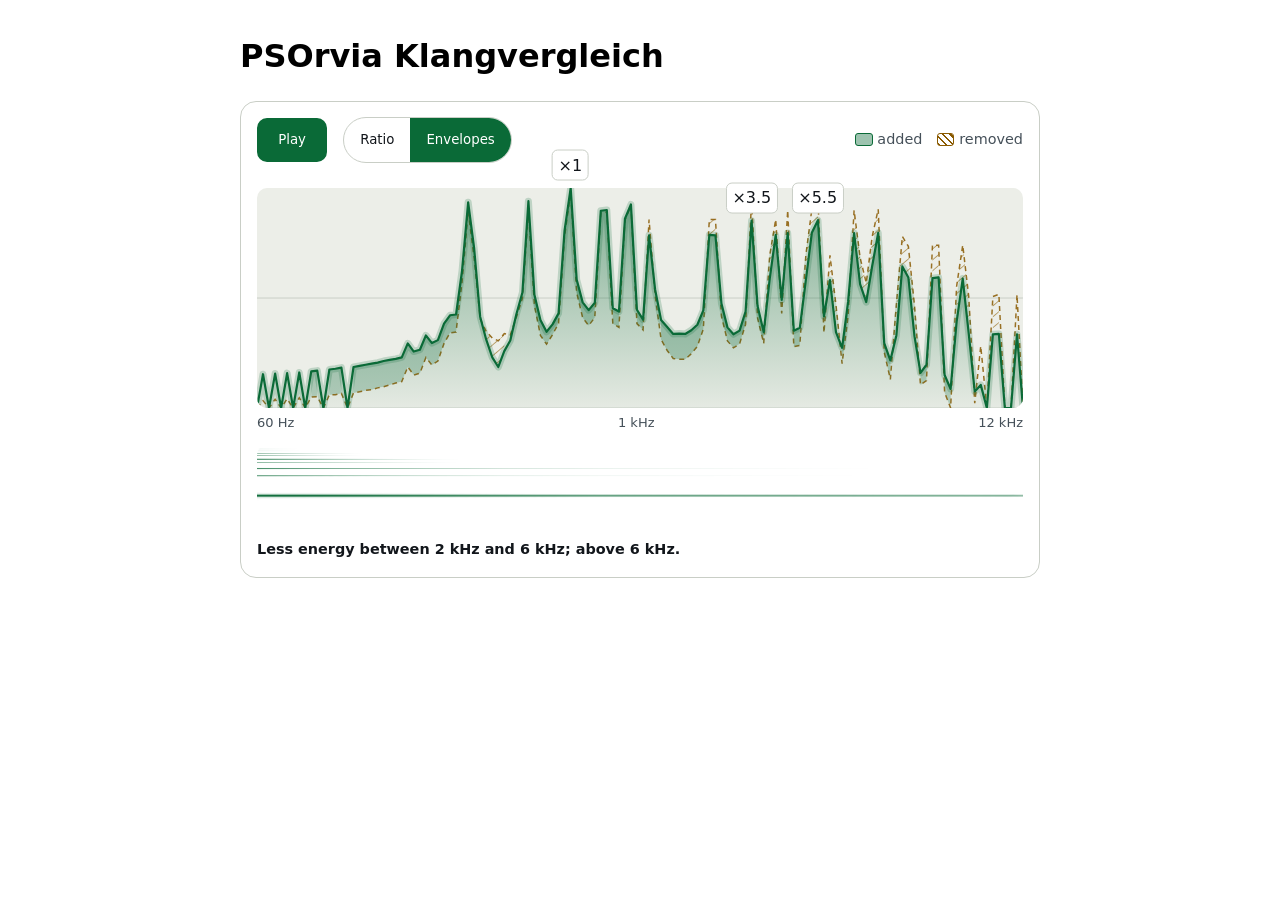
==== demo.html @ 24c69f43 "PSOrvia Klangvergleich 1.0.0: before/after listening and spectrum comparison for your website" ====
<!doctype html>
<html lang="en"><head><meta charset="utf-8"><meta name="viewport" content="width=device-width,initial-scale=1"><title>PSOrvia Klangvergleich – minimal demo</title>
<link rel="stylesheet" href="klangvergleich.css"></head>
<body style="max-width:50rem;margin:2rem auto;padding:0 16px;font:16px/1.5 system-ui,sans-serif">
<h1>PSOrvia Klangvergleich</h1>
<div id="kv"><audio controls src="media/glocke-vorher.m4a"></audio> <audio controls src="media/glocke-nachher.m4a"></audio></div>
<script type="module">
import { create } from './klangvergleich.esm.js';
const data = await (await fetch('media/glocke.json')).json();
create(document.getElementById('kv'), { before: { src: 'media/glocke-vorher.m4a', label: 'Ratio' }, after: { src: 'media/glocke-nachher.m4a', label: 'Envelopes' }, data });
</script></body></html>
---- klangvergleich.css ----
/*! PSOrvia Klangvergleich 1.0.0 | MIT | Petit Souris | PSOrvia · psorvia.io */
.pk{--pk-bg: #ffffff;--pk-bg2: #eceee8;--pk-fg: #12161b;--pk-mut: #455059;--pk-line: #c9cec6;--pk-a: #0a6a37;--pk-on: #ffffff;--pk-b: #8a5a00;--pk-focus: #0a4fc4;box-sizing: border-box;border: 1px solid var(--pk-line);border-radius: 16px;padding: .9rem 1rem 1rem;background: var(--pk-bg);color: var(--pk-fg);font: 16px/1.5 system-ui,sans-serif}@media (prefers-color-scheme: dark){:root:not([data-theme="light"]) .pk{--pk-bg: #12171d;--pk-bg2: #1a2028;--pk-fg: #e9edf0;--pk-mut: #a9b3bb;--pk-line: #333c46;--pk-a: #7dffa8;--pk-on: #04140a;--pk-b: #ffc46b;--pk-focus: #8db4ff}}:root[data-theme="dark"] .pk{--pk-bg: #12171d;--pk-bg2: #1a2028;--pk-fg: #e9edf0;--pk-mut: #a9b3bb;--pk-line: #333c46;--pk-a: #7dffa8;--pk-on: #04140a;--pk-b: #ffc46b;--pk-focus: #8db4ff}.pk *,.pk *::before,.pk *::after{box-sizing: border-box}.pk__head{display: flex;flex-wrap: wrap;align-items: center;gap: .5rem 1rem;margin-bottom: .6rem}.pk__btn{min-height: 2.75rem;padding: 0 1.2rem;border-radius: 10px;border: 2px solid var(--pk-a);background: var(--pk-a);color: var(--pk-on);font: 600 1rem inherit;font-family: inherit;cursor: pointer}.pk__chips{display: inline-flex;border: 1px solid var(--pk-line);border-radius: 999px;overflow: hidden}.pk__chip{min-height: 2.75rem;padding: 0 1rem;border: 0;background: transparent;color: var(--pk-fg);font: 600 .95rem inherit;font-family: inherit;cursor: pointer}.pk__chip[aria-pressed="true"]{background: var(--pk-a);color: var(--pk-on)}.pk button:focus-visible{outline: 3px solid var(--pk-focus);outline-offset: 2px}.pk__legend{margin-left: auto;display: inline-flex;align-items: center;gap: .3rem;color: var(--pk-mut);font-size: .9rem}.pk__sw{display: inline-block;width: 1.1rem;height: .8rem;border-radius: 3px;border: 1px solid var(--pk-a)}.pk__sw--gain{background: color-mix(in srgb,var(--pk-a) 40%,transparent)}.pk__sw--loss{margin-left: .6rem;border-color: var(--pk-b);background: repeating-linear-gradient(45deg,var(--pk-b) 0 2px,transparent 2px 5px)}.pk__sr{position: absolute;width: 1px;height: 1px;overflow: hidden;clip-path: inset(50%);white-space: nowrap;margin: 0}.pk__plot{position: relative;margin-top: 1.6rem}.pk__plot svg{display: block;width: 100%;height: 220px;border-radius: 10px;background: var(--pk-bg2)}.pk path,.pk line{vector-effect: non-scaling-stroke}.pk__grid line{stroke: var(--pk-line);stroke-width: 1}.pk__stop-a{stop-color: var(--pk-a);stop-opacity: .5}.pk__stop-a--end{stop-opacity: .03}.pk__stop-b{stop-color: var(--pk-b);stop-opacity: .38}.pk__stop-b--end{stop-opacity: .03}.pk__ghost{fill: none;stroke: var(--pk-b);stroke-width: 1.5;stroke-dasharray: 5 4;opacity: .85}.pk__glow{fill: none;stroke: var(--pk-a);stroke-width: 7;stroke-linejoin: round;opacity: .2}.pk__edge{fill: none;stroke: var(--pk-a);stroke-width: 2.2;stroke-linejoin: round}.pk[data-mode="before"] .pk__glow{stroke: var(--pk-b);opacity: .12}.pk[data-mode="before"] .pk__edge{stroke: var(--pk-b)}.pk[data-mode="before"] .pk__ghost{stroke: var(--pk-a)}.pk__gain{fill: var(--pk-a);fill-opacity: .24;stroke: none}.pk__loss{stroke: none}.pk__hatch{stroke: var(--pk-b);stroke-width: 1.4;opacity: .8}.pk__diff{transition: opacity .3s ease}.pk[data-mode="before"] .pk__diff{opacity: 0}.pk__live{fill: none;stroke: var(--pk-fg);stroke-width: 1.3;opacity: .75;stroke-linejoin: round}.pk[data-playing="true"] .pk__chip[aria-pressed="true"]{box-shadow: inset 0 0 0 2px var(--pk-on)}.pk__peak{position: absolute;transform: translate(-50%,-125%);font: 700 13px/1 inherit;font-family: inherit;padding: .15rem .35rem;border-radius: 6px;background: var(--pk-bg);border: 1px solid var(--pk-line);white-space: nowrap;pointer-events: none}.pk__axis{display: flex;justify-content: space-between;font-size: 13px;color: var(--pk-mut);padding-top: .3rem}.pk__gramwrap{margin-top: .8rem}.pk__gram{height: 84px;border-radius: 8px;background-color: var(--pk-a);-webkit-mask: var(--pk-gram) center / 100% 100% no-repeat;mask: var(--pk-gram) center / 100% 100% no-repeat;outline: 1px solid var(--pk-line)}.pk[data-mode="before"] .pk__gram{background-color: var(--pk-b)}.pk__cap{color: var(--pk-mut);font-size: .9rem;margin: .6rem 0 0}.pk__cap strong,.pk__heard{color: var(--pk-fg);font-weight: 700}@media (max-width: 40rem){.pk__plot svg{height: 170px}.pk__legend{margin-left: 0}}@media (prefers-reduced-motion: reduce){.pk__diff{transition: none}}
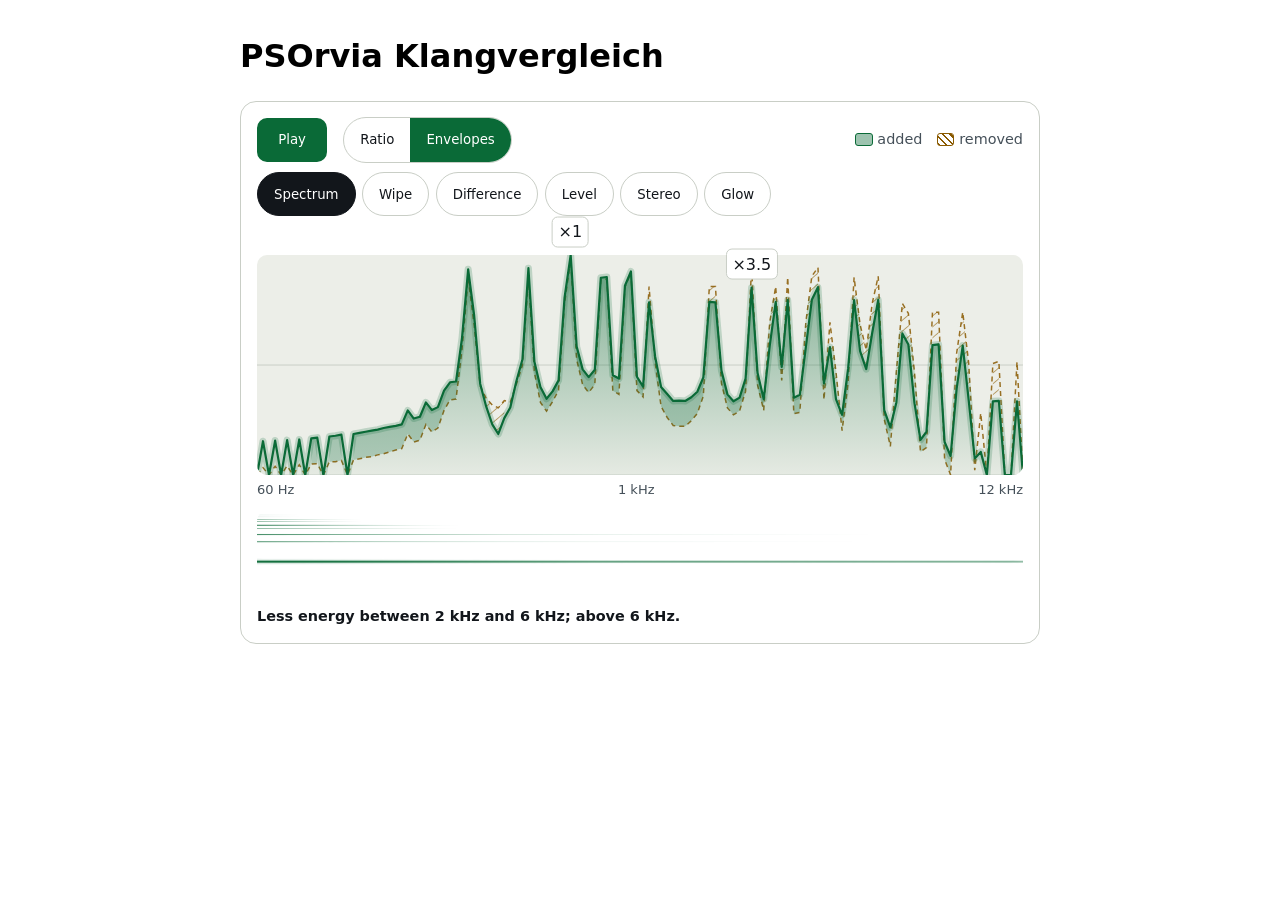
==== commit b0cdee4a: "Extra views: wipe, difference, level, stereo and glow (canvas, 29 languages)" ====
--- a/demo.html
+++ b/demo.html
@@ -7,5 +7,5 @@
 <script type="module">
 import { create } from './klangvergleich.esm.js';
 const data = await (await fetch('media/glocke.json')).json();
-create(document.getElementById('kv'), { before: { src: 'media/glocke-vorher.m4a', label: 'Ratio' }, after: { src: 'media/glocke-nachher.m4a', label: 'Envelopes' }, data });
+create(document.getElementById('kv'), { views: ['spectrum', 'wipe', 'diff', 'level', 'stereo', 'glow'], before: { src: 'media/glocke-vorher.m4a', label: 'Ratio' }, after: { src: 'media/glocke-nachher.m4a', label: 'Envelopes' }, data });
 </script></body></html>
--- a/klangvergleich.css
+++ b/klangvergleich.css
@@ -1,2 +1,2 @@
 /*! PSOrvia Klangvergleich 1.0.0 | MIT | Petit Souris | PSOrvia · psorvia.io */
-.pk{--pk-bg: #ffffff;--pk-bg2: #eceee8;--pk-fg: #12161b;--pk-mut: #455059;--pk-line: #c9cec6;--pk-a: #0a6a37;--pk-on: #ffffff;--pk-b: #8a5a00;--pk-focus: #0a4fc4;box-sizing: border-box;border: 1px solid var(--pk-line);border-radius: 16px;padding: .9rem 1rem 1rem;background: var(--pk-bg);color: var(--pk-fg);font: 16px/1.5 system-ui,sans-serif}@media (prefers-color-scheme: dark){:root:not([data-theme="light"]) .pk{--pk-bg: #12171d;--pk-bg2: #1a2028;--pk-fg: #e9edf0;--pk-mut: #a9b3bb;--pk-line: #333c46;--pk-a: #7dffa8;--pk-on: #04140a;--pk-b: #ffc46b;--pk-focus: #8db4ff}}:root[data-theme="dark"] .pk{--pk-bg: #12171d;--pk-bg2: #1a2028;--pk-fg: #e9edf0;--pk-mut: #a9b3bb;--pk-line: #333c46;--pk-a: #7dffa8;--pk-on: #04140a;--pk-b: #ffc46b;--pk-focus: #8db4ff}.pk *,.pk *::before,.pk *::after{box-sizing: border-box}.pk__head{display: flex;flex-wrap: wrap;align-items: center;gap: .5rem 1rem;margin-bottom: .6rem}.pk__btn{min-height: 2.75rem;padding: 0 1.2rem;border-radius: 10px;border: 2px solid var(--pk-a);background: var(--pk-a);color: var(--pk-on);font: 600 1rem inherit;font-family: inherit;cursor: pointer}.pk__chips{display: inline-flex;border: 1px solid var(--pk-line);border-radius: 999px;overflow: hidden}.pk__chip{min-height: 2.75rem;padding: 0 1rem;border: 0;background: transparent;color: var(--pk-fg);font: 600 .95rem inherit;font-family: inherit;cursor: pointer}.pk__chip[aria-pressed="true"]{background: var(--pk-a);color: var(--pk-on)}.pk button:focus-visible{outline: 3px solid var(--pk-focus);outline-offset: 2px}.pk__legend{margin-left: auto;display: inline-flex;align-items: center;gap: .3rem;color: var(--pk-mut);font-size: .9rem}.pk__sw{display: inline-block;width: 1.1rem;height: .8rem;border-radius: 3px;border: 1px solid var(--pk-a)}.pk__sw--gain{background: color-mix(in srgb,var(--pk-a) 40%,transparent)}.pk__sw--loss{margin-left: .6rem;border-color: var(--pk-b);background: repeating-linear-gradient(45deg,var(--pk-b) 0 2px,transparent 2px 5px)}.pk__sr{position: absolute;width: 1px;height: 1px;overflow: hidden;clip-path: inset(50%);white-space: nowrap;margin: 0}.pk__plot{position: relative;margin-top: 1.6rem}.pk__plot svg{display: block;width: 100%;height: 220px;border-radius: 10px;background: var(--pk-bg2)}.pk path,.pk line{vector-effect: non-scaling-stroke}.pk__grid line{stroke: var(--pk-line);stroke-width: 1}.pk__stop-a{stop-color: var(--pk-a);stop-opacity: .5}.pk__stop-a--end{stop-opacity: .03}.pk__stop-b{stop-color: var(--pk-b);stop-opacity: .38}.pk__stop-b--end{stop-opacity: .03}.pk__ghost{fill: none;stroke: var(--pk-b);stroke-width: 1.5;stroke-dasharray: 5 4;opacity: .85}.pk__glow{fill: none;stroke: var(--pk-a);stroke-width: 7;stroke-linejoin: round;opacity: .2}.pk__edge{fill: none;stroke: var(--pk-a);stroke-width: 2.2;stroke-linejoin: round}.pk[data-mode="before"] .pk__glow{stroke: var(--pk-b);opacity: .12}.pk[data-mode="before"] .pk__edge{stroke: var(--pk-b)}.pk[data-mode="before"] .pk__ghost{stroke: var(--pk-a)}.pk__gain{fill: var(--pk-a);fill-opacity: .24;stroke: none}.pk__loss{stroke: none}.pk__hatch{stroke: var(--pk-b);stroke-width: 1.4;opacity: .8}.pk__diff{transition: opacity .3s ease}.pk[data-mode="before"] .pk__diff{opacity: 0}.pk__live{fill: none;stroke: var(--pk-fg);stroke-width: 1.3;opacity: .75;stroke-linejoin: round}.pk[data-playing="true"] .pk__chip[aria-pressed="true"]{box-shadow: inset 0 0 0 2px var(--pk-on)}.pk__peak{position: absolute;transform: translate(-50%,-125%);font: 700 13px/1 inherit;font-family: inherit;padding: .15rem .35rem;border-radius: 6px;background: var(--pk-bg);border: 1px solid var(--pk-line);white-space: nowrap;pointer-events: none}.pk__axis{display: flex;justify-content: space-between;font-size: 13px;color: var(--pk-mut);padding-top: .3rem}.pk__gramwrap{margin-top: .8rem}.pk__gram{height: 84px;border-radius: 8px;background-color: var(--pk-a);-webkit-mask: var(--pk-gram) center / 100% 100% no-repeat;mask: var(--pk-gram) center / 100% 100% no-repeat;outline: 1px solid var(--pk-line)}.pk[data-mode="before"] .pk__gram{background-color: var(--pk-b)}.pk__cap{color: var(--pk-mut);font-size: .9rem;margin: .6rem 0 0}.pk__cap strong,.pk__heard{color: var(--pk-fg);font-weight: 700}@media (max-width: 40rem){.pk__plot svg{height: 170px}.pk__legend{margin-left: 0}}@media (prefers-reduced-motion: reduce){.pk__diff{transition: none}}
+.pk{--pk-bg: #ffffff;--pk-bg2: #eceee8;--pk-fg: #12161b;--pk-mut: #455059;--pk-line: #c9cec6;--pk-a: #0a6a37;--pk-on: #ffffff;--pk-b: #8a5a00;--pk-focus: #0a4fc4;box-sizing: border-box;border: 1px solid var(--pk-line);border-radius: 16px;padding: .9rem 1rem 1rem;background: var(--pk-bg);color: var(--pk-fg);font: 16px/1.5 system-ui,sans-serif}@media (prefers-color-scheme: dark){:root:not([data-theme="light"]) .pk{--pk-bg: #12171d;--pk-bg2: #1a2028;--pk-fg: #e9edf0;--pk-mut: #a9b3bb;--pk-line: #333c46;--pk-a: #7dffa8;--pk-on: #04140a;--pk-b: #ffc46b;--pk-focus: #8db4ff}}:root[data-theme="dark"] .pk{--pk-bg: #12171d;--pk-bg2: #1a2028;--pk-fg: #e9edf0;--pk-mut: #a9b3bb;--pk-line: #333c46;--pk-a: #7dffa8;--pk-on: #04140a;--pk-b: #ffc46b;--pk-focus: #8db4ff}.pk *,.pk *::before,.pk *::after{box-sizing: border-box}.pk__head{display: flex;flex-wrap: wrap;align-items: center;gap: .5rem 1rem;margin-bottom: .6rem}.pk__btn{min-height: 2.75rem;padding: 0 1.2rem;border-radius: 10px;border: 2px solid var(--pk-a);background: var(--pk-a);color: var(--pk-on);font: 600 1rem inherit;font-family: inherit;cursor: pointer}.pk__chips{display: inline-flex;border: 1px solid var(--pk-line);border-radius: 999px;overflow: hidden}.pk__chip{min-height: 2.75rem;padding: 0 1rem;border: 0;background: transparent;color: var(--pk-fg);font: 600 .95rem inherit;font-family: inherit;cursor: pointer}.pk__chip[aria-pressed="true"]{background: var(--pk-a);color: var(--pk-on)}.pk button:focus-visible{outline: 3px solid var(--pk-focus);outline-offset: 2px}.pk__legend{margin-left: auto;display: inline-flex;align-items: center;gap: .3rem;color: var(--pk-mut);font-size: .9rem}.pk__sw{display: inline-block;width: 1.1rem;height: .8rem;border-radius: 3px;border: 1px solid var(--pk-a)}.pk__sw--gain{background: color-mix(in srgb,var(--pk-a) 40%,transparent)}.pk__sw--loss{margin-left: .6rem;border-color: var(--pk-b);background: repeating-linear-gradient(45deg,var(--pk-b) 0 2px,transparent 2px 5px)}.pk__sr{position: absolute;width: 1px;height: 1px;overflow: hidden;clip-path: inset(50%);white-space: nowrap;margin: 0}.pk__plot{position: relative;margin-top: 2.4rem}.pk__plot svg{display: block;width: 100%;height: 220px;border-radius: 10px;background: var(--pk-bg2)}.pk path,.pk line{vector-effect: non-scaling-stroke}.pk__grid line{stroke: var(--pk-line);stroke-width: 1}.pk__stop-a{stop-color: var(--pk-a);stop-opacity: .5}.pk__stop-a--end{stop-opacity: .03}.pk__stop-b{stop-color: var(--pk-b);stop-opacity: .38}.pk__stop-b--end{stop-opacity: .03}.pk__ghost{fill: none;stroke: var(--pk-b);stroke-width: 1.5;stroke-dasharray: 5 4;opacity: .85}.pk__glow{fill: none;stroke: var(--pk-a);stroke-width: 7;stroke-linejoin: round;opacity: .2}.pk__edge{fill: none;stroke: var(--pk-a);stroke-width: 2.2;stroke-linejoin: round}.pk[data-mode="before"] .pk__glow{stroke: var(--pk-b);opacity: .12}.pk[data-mode="before"] .pk__edge{stroke: var(--pk-b)}.pk[data-mode="before"] .pk__ghost{stroke: var(--pk-a)}.pk__gain{fill: var(--pk-a);fill-opacity: .24;stroke: none}.pk__loss{stroke: none}.pk__hatch{stroke: var(--pk-b);stroke-width: 1.4;opacity: .8}.pk__diff{transition: opacity .3s ease}.pk[data-mode="before"] .pk__diff{opacity: 0}.pk__live{fill: none;stroke: var(--pk-fg);stroke-width: 1.3;opacity: .75;stroke-linejoin: round}.pk[data-playing="true"] .pk__chip[aria-pressed="true"]{box-shadow: inset 0 0 0 2px var(--pk-on)}.pk__peak{position: absolute;transform: translate(-50%,-125%);font: 700 13px/1 inherit;font-family: inherit;padding: .15rem .35rem;border-radius: 6px;background: var(--pk-bg);border: 1px solid var(--pk-line);white-space: nowrap;pointer-events: none}.pk__axis{display: flex;justify-content: space-between;font-size: 13px;color: var(--pk-mut);padding-top: .3rem}.pk__gramwrap{margin-top: .8rem}.pk__gram{height: 84px;border-radius: 8px;background-color: var(--pk-a);-webkit-mask: var(--pk-gram) center / 100% 100% no-repeat;mask: var(--pk-gram) center / 100% 100% no-repeat;outline: 1px solid var(--pk-line)}.pk[data-mode="before"] .pk__gram{background-color: var(--pk-b)}.pk__cap{color: var(--pk-mut);font-size: .9rem;margin: .6rem 0 0}.pk__cap strong,.pk__heard{color: var(--pk-fg);font-weight: 700}@media (max-width: 40rem){.pk__plot svg{height: 170px}.pk__legend{margin-left: 0}}@media (prefers-reduced-motion: reduce){.pk__diff{transition: none}}.pk [hidden]{display: none !important}.pk__views{display: flex;flex-wrap: wrap;gap: .4rem;margin: 0 0 .7rem}.pk__vchip{min-height: 2.75rem;padding: 0 1rem;border-radius: 999px;border: 1px solid var(--pk-line);background: transparent;color: var(--pk-fg);font: 600 .95rem inherit;font-family: inherit;cursor: pointer}.pk__vchip:hover{border-color: var(--pk-a)}.pk__vchip[aria-pressed="true"]{background: var(--pk-fg);color: var(--pk-bg);border-color: var(--pk-fg)}.pk__cv{display: block;width: 100%;height: 280px;border-radius: 10px;background: var(--pk-bg2);touch-action: pan-y}.pk__v--wipe .pk__cv{cursor: ew-resize}.pk__range{display: block;width: 100%;min-height: 2.75rem;margin: .4rem 0 0;accent-color: var(--pk-a)}.pk__range:focus-visible{outline: 3px solid var(--pk-focus);outline-offset: 2px}@media (max-width: 40rem){.pk__cv{height: 230px}}
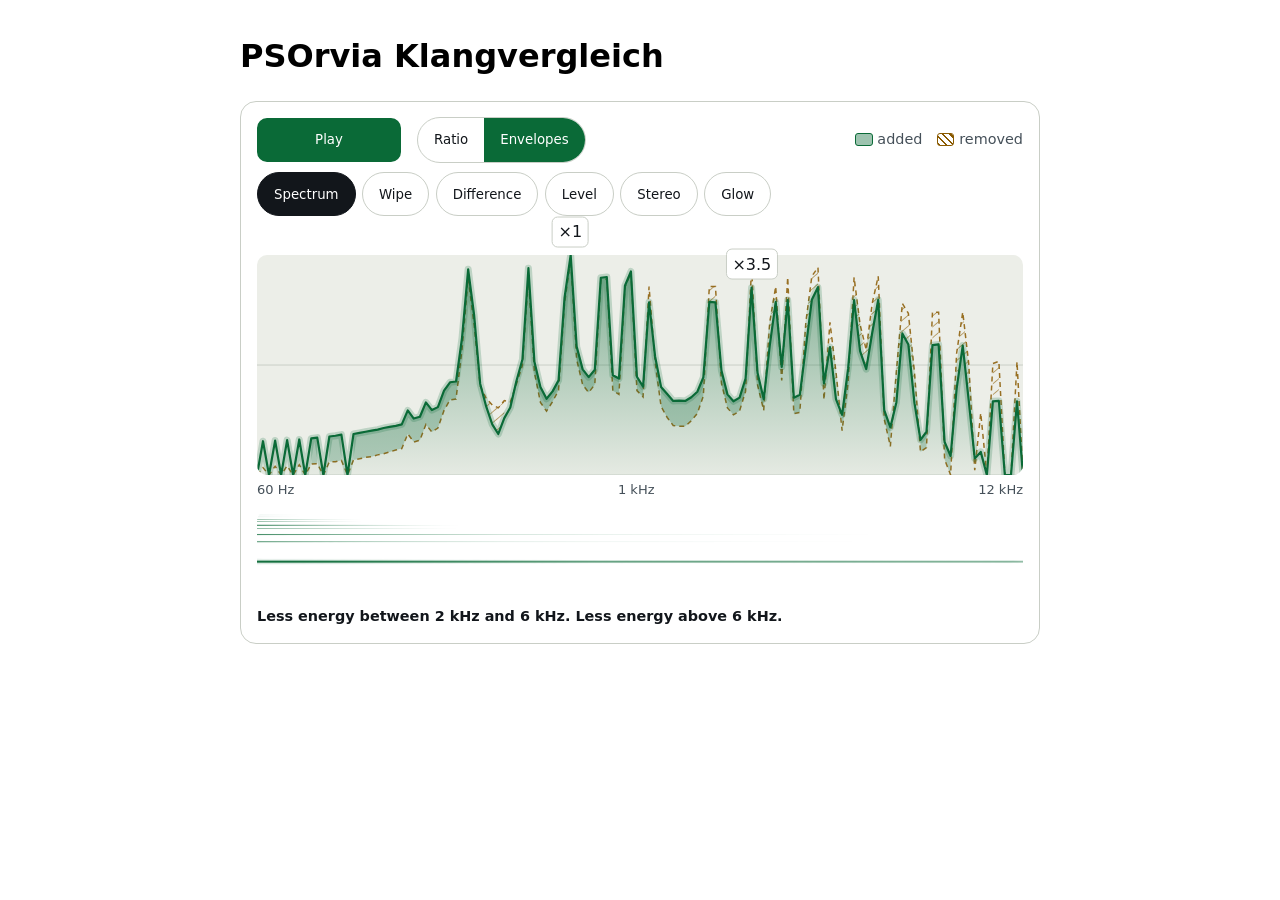
==== commit 8db8043d: "Demo works from file://: data and audio as data URLs, visible load error, file:// test" ====
--- a/demo.html
+++ b/demo.html
@@ -3,9 +3,10 @@
 <link rel="stylesheet" href="klangvergleich.css"></head>
 <body style="max-width:50rem;margin:2rem auto;padding:0 16px;font:16px/1.5 system-ui,sans-serif">
 <h1>PSOrvia Klangvergleich</h1>
-<div id="kv"><audio controls src="media/glocke-vorher.m4a"></audio> <audio controls src="media/glocke-nachher.m4a"></audio></div>
-<script type="module">
-import { create } from './klangvergleich.esm.js';
-const data = await (await fetch('media/glocke.json')).json();
-create(document.getElementById('kv'), { views: ['spectrum', 'wipe', 'diff', 'level', 'stereo', 'glow'], before: { src: 'media/glocke-vorher.m4a', label: 'Ratio' }, after: { src: 'media/glocke-nachher.m4a', label: 'Envelopes' }, data });
+<div id="kv"></div>
+<script src="klangvergleich.js"></script>
+<script src="media/demo-data.js"></script>
+<script>
+var x = window.PSO_DEMO.bell;
+PsoKlangvergleich.create(document.getElementById('kv'), { views: ['spectrum', 'wipe', 'diff', 'level', 'stereo', 'glow'], before: { src: x.before, label: 'Ratio' }, after: { src: x.after, label: 'Envelopes' }, data: x.data });
 </script></body></html>
--- a/klangvergleich.css
+++ b/klangvergleich.css
@@ -1,2 +1,2 @@
 /*! PSOrvia Klangvergleich 1.0.0 | MIT | Petit Souris | PSOrvia · psorvia.io */
-.pk{--pk-bg: #ffffff;--pk-bg2: #eceee8;--pk-fg: #12161b;--pk-mut: #455059;--pk-line: #c9cec6;--pk-a: #0a6a37;--pk-on: #ffffff;--pk-b: #8a5a00;--pk-focus: #0a4fc4;box-sizing: border-box;border: 1px solid var(--pk-line);border-radius: 16px;padding: .9rem 1rem 1rem;background: var(--pk-bg);color: var(--pk-fg);font: 16px/1.5 system-ui,sans-serif}@media (prefers-color-scheme: dark){:root:not([data-theme="light"]) .pk{--pk-bg: #12171d;--pk-bg2: #1a2028;--pk-fg: #e9edf0;--pk-mut: #a9b3bb;--pk-line: #333c46;--pk-a: #7dffa8;--pk-on: #04140a;--pk-b: #ffc46b;--pk-focus: #8db4ff}}:root[data-theme="dark"] .pk{--pk-bg: #12171d;--pk-bg2: #1a2028;--pk-fg: #e9edf0;--pk-mut: #a9b3bb;--pk-line: #333c46;--pk-a: #7dffa8;--pk-on: #04140a;--pk-b: #ffc46b;--pk-focus: #8db4ff}.pk *,.pk *::before,.pk *::after{box-sizing: border-box}.pk__head{display: flex;flex-wrap: wrap;align-items: center;gap: .5rem 1rem;margin-bottom: .6rem}.pk__btn{min-height: 2.75rem;padding: 0 1.2rem;border-radius: 10px;border: 2px solid var(--pk-a);background: var(--pk-a);color: var(--pk-on);font: 600 1rem inherit;font-family: inherit;cursor: pointer}.pk__chips{display: inline-flex;border: 1px solid var(--pk-line);border-radius: 999px;overflow: hidden}.pk__chip{min-height: 2.75rem;padding: 0 1rem;border: 0;background: transparent;color: var(--pk-fg);font: 600 .95rem inherit;font-family: inherit;cursor: pointer}.pk__chip[aria-pressed="true"]{background: var(--pk-a);color: var(--pk-on)}.pk button:focus-visible{outline: 3px solid var(--pk-focus);outline-offset: 2px}.pk__legend{margin-left: auto;display: inline-flex;align-items: center;gap: .3rem;color: var(--pk-mut);font-size: .9rem}.pk__sw{display: inline-block;width: 1.1rem;height: .8rem;border-radius: 3px;border: 1px solid var(--pk-a)}.pk__sw--gain{background: color-mix(in srgb,var(--pk-a) 40%,transparent)}.pk__sw--loss{margin-left: .6rem;border-color: var(--pk-b);background: repeating-linear-gradient(45deg,var(--pk-b) 0 2px,transparent 2px 5px)}.pk__sr{position: absolute;width: 1px;height: 1px;overflow: hidden;clip-path: inset(50%);white-space: nowrap;margin: 0}.pk__plot{position: relative;margin-top: 2.4rem}.pk__plot svg{display: block;width: 100%;height: 220px;border-radius: 10px;background: var(--pk-bg2)}.pk path,.pk line{vector-effect: non-scaling-stroke}.pk__grid line{stroke: var(--pk-line);stroke-width: 1}.pk__stop-a{stop-color: var(--pk-a);stop-opacity: .5}.pk__stop-a--end{stop-opacity: .03}.pk__stop-b{stop-color: var(--pk-b);stop-opacity: .38}.pk__stop-b--end{stop-opacity: .03}.pk__ghost{fill: none;stroke: var(--pk-b);stroke-width: 1.5;stroke-dasharray: 5 4;opacity: .85}.pk__glow{fill: none;stroke: var(--pk-a);stroke-width: 7;stroke-linejoin: round;opacity: .2}.pk__edge{fill: none;stroke: var(--pk-a);stroke-width: 2.2;stroke-linejoin: round}.pk[data-mode="before"] .pk__glow{stroke: var(--pk-b);opacity: .12}.pk[data-mode="before"] .pk__edge{stroke: var(--pk-b)}.pk[data-mode="before"] .pk__ghost{stroke: var(--pk-a)}.pk__gain{fill: var(--pk-a);fill-opacity: .24;stroke: none}.pk__loss{stroke: none}.pk__hatch{stroke: var(--pk-b);stroke-width: 1.4;opacity: .8}.pk__diff{transition: opacity .3s ease}.pk[data-mode="before"] .pk__diff{opacity: 0}.pk__live{fill: none;stroke: var(--pk-fg);stroke-width: 1.3;opacity: .75;stroke-linejoin: round}.pk[data-playing="true"] .pk__chip[aria-pressed="true"]{box-shadow: inset 0 0 0 2px var(--pk-on)}.pk__peak{position: absolute;transform: translate(-50%,-125%);font: 700 13px/1 inherit;font-family: inherit;padding: .15rem .35rem;border-radius: 6px;background: var(--pk-bg);border: 1px solid var(--pk-line);white-space: nowrap;pointer-events: none}.pk__axis{display: flex;justify-content: space-between;font-size: 13px;color: var(--pk-mut);padding-top: .3rem}.pk__gramwrap{margin-top: .8rem}.pk__gram{height: 84px;border-radius: 8px;background-color: var(--pk-a);-webkit-mask: var(--pk-gram) center / 100% 100% no-repeat;mask: var(--pk-gram) center / 100% 100% no-repeat;outline: 1px solid var(--pk-line)}.pk[data-mode="before"] .pk__gram{background-color: var(--pk-b)}.pk__cap{color: var(--pk-mut);font-size: .9rem;margin: .6rem 0 0}.pk__cap strong,.pk__heard{color: var(--pk-fg);font-weight: 700}@media (max-width: 40rem){.pk__plot svg{height: 170px}.pk__legend{margin-left: 0}}@media (prefers-reduced-motion: reduce){.pk__diff{transition: none}}.pk [hidden]{display: none !important}.pk__views{display: flex;flex-wrap: wrap;gap: .4rem;margin: 0 0 .7rem}.pk__vchip{min-height: 2.75rem;padding: 0 1rem;border-radius: 999px;border: 1px solid var(--pk-line);background: transparent;color: var(--pk-fg);font: 600 .95rem inherit;font-family: inherit;cursor: pointer}.pk__vchip:hover{border-color: var(--pk-a)}.pk__vchip[aria-pressed="true"]{background: var(--pk-fg);color: var(--pk-bg);border-color: var(--pk-fg)}.pk__cv{display: block;width: 100%;height: 280px;border-radius: 10px;background: var(--pk-bg2);touch-action: pan-y}.pk__v--wipe .pk__cv{cursor: ew-resize}.pk__range{display: block;width: 100%;min-height: 2.75rem;margin: .4rem 0 0;accent-color: var(--pk-a)}.pk__range:focus-visible{outline: 3px solid var(--pk-focus);outline-offset: 2px}@media (max-width: 40rem){.pk__cv{height: 230px}}
+.pk{--pk-bg: #ffffff;--pk-bg2: #eceee8;--pk-fg: #12161b;--pk-mut: #455059;--pk-line: #c9cec6;--pk-a: #0a6a37;--pk-on: #ffffff;--pk-b: #8a5a00;--pk-focus: #0a4fc4;box-sizing: border-box;border: 1px solid var(--pk-line);border-radius: 16px;padding: .9rem 1rem 1rem;background: var(--pk-bg);color: var(--pk-fg);font: 16px/1.5 system-ui,sans-serif}@media (prefers-color-scheme: dark){:root:not([data-theme="light"]) .pk{--pk-bg: #12171d;--pk-bg2: #1a2028;--pk-fg: #e9edf0;--pk-mut: #a9b3bb;--pk-line: #333c46;--pk-a: #7dffa8;--pk-on: #04140a;--pk-b: #ffc46b;--pk-focus: #8db4ff}}:root[data-theme="dark"] .pk{--pk-bg: #12171d;--pk-bg2: #1a2028;--pk-fg: #e9edf0;--pk-mut: #a9b3bb;--pk-line: #333c46;--pk-a: #7dffa8;--pk-on: #04140a;--pk-b: #ffc46b;--pk-focus: #8db4ff}.pk *,.pk *::before,.pk *::after{box-sizing: border-box}.pk__head{display: flex;flex-wrap: wrap;align-items: center;gap: .5rem 1rem;margin-bottom: .6rem}.pk__btn{min-width: 9rem;min-height: 2.75rem;padding: 0 1.2rem;border-radius: 10px;border: 2px solid var(--pk-a);background: var(--pk-a);color: var(--pk-on);font: 600 1rem inherit;font-family: inherit;cursor: pointer}.pk__chips{display: inline-flex;border: 1px solid var(--pk-line);border-radius: 999px;overflow: hidden}.pk__chip{min-height: 2.75rem;padding: 0 1rem;border: 0;background: transparent;color: var(--pk-fg);font: 600 .95rem inherit;font-family: inherit;cursor: pointer}.pk__chip[aria-pressed="true"]{background: var(--pk-a);color: var(--pk-on)}.pk button:focus-visible{outline: 3px solid var(--pk-focus);outline-offset: 2px}.pk__legend{margin-left: auto;display: inline-flex;align-items: center;gap: .3rem;color: var(--pk-mut);font-size: .9rem}.pk__sw{display: inline-block;width: 1.1rem;height: .8rem;border-radius: 3px;border: 1px solid var(--pk-a)}.pk__sw--gain{background: color-mix(in srgb,var(--pk-a) 40%,transparent)}.pk__sw--loss{margin-left: .6rem;border-color: var(--pk-b);background: repeating-linear-gradient(45deg,var(--pk-b) 0 2px,transparent 2px 5px)}.pk__sr{position: absolute;width: 1px;height: 1px;overflow: hidden;clip-path: inset(50%);white-space: nowrap;margin: 0}.pk__plot{position: relative;margin-top: 2.4rem}.pk__plot svg{display: block;width: 100%;height: 220px;border-radius: 10px;background: var(--pk-bg2)}.pk path,.pk line{vector-effect: non-scaling-stroke}.pk__grid line{stroke: var(--pk-line);stroke-width: 1}.pk__stop-a{stop-color: var(--pk-a);stop-opacity: .5}.pk__stop-a--end{stop-opacity: .03}.pk__stop-b{stop-color: var(--pk-b);stop-opacity: .38}.pk__stop-b--end{stop-opacity: .03}.pk__ghost{fill: none;stroke: var(--pk-b);stroke-width: 1.5;stroke-dasharray: 5 4;opacity: .85}.pk__glow{fill: none;stroke: var(--pk-a);stroke-width: 7;stroke-linejoin: round;opacity: .2}.pk__edge{fill: none;stroke: var(--pk-a);stroke-width: 2.2;stroke-linejoin: round}.pk[data-mode="before"] .pk__glow{stroke: var(--pk-b);opacity: .12}.pk[data-mode="before"] .pk__edge{stroke: var(--pk-b)}.pk[data-mode="before"] .pk__ghost{stroke: var(--pk-a)}.pk__gain{fill: var(--pk-a);fill-opacity: .24;stroke: none}.pk__loss{stroke: none}.pk__hatch{stroke: var(--pk-b);stroke-width: 1.4;opacity: .8}.pk__diff{transition: opacity .3s ease}.pk[data-mode="before"] .pk__diff{opacity: 0}.pk__live{fill: none;stroke: var(--pk-fg);stroke-width: 1.3;opacity: .75;stroke-linejoin: round}.pk__peak{position: absolute;transform: translate(-50%,-125%);font: 700 13px/1 inherit;font-family: inherit;padding: .15rem .35rem;border-radius: 6px;background: var(--pk-bg);border: 1px solid var(--pk-line);white-space: nowrap;pointer-events: none}.pk__axis{display: flex;justify-content: space-between;font-size: 13px;color: var(--pk-mut);padding-top: .3rem}.pk__gramwrap{margin-top: .8rem}.pk__gram{height: 84px;border-radius: 8px;background-color: var(--pk-a);-webkit-mask: var(--pk-gram) center / 100% 100% no-repeat;mask: var(--pk-gram) center / 100% 100% no-repeat;outline: 1px solid var(--pk-line)}.pk[data-mode="before"] .pk__gram{background-color: var(--pk-b)}.pk__cap{color: var(--pk-mut);font-size: .9rem;margin: .6rem 0 0}.pk__cap strong,.pk__heard{color: var(--pk-fg);font-weight: 700}@media (max-width: 40rem){.pk__plot svg{height: 170px}.pk__legend{margin-left: 0}}@media (prefers-reduced-motion: reduce){.pk__diff{transition: none}}.pk [hidden]{display: none !important}.pk__views{display: flex;flex-wrap: wrap;gap: .4rem;margin: 0 0 .7rem}.pk__vchip{min-height: 2.75rem;padding: 0 1rem;border-radius: 999px;border: 1px solid var(--pk-line);background: transparent;color: var(--pk-fg);font: 600 .95rem inherit;font-family: inherit;cursor: pointer}.pk__vchip:hover{border-color: var(--pk-a)}.pk__vchip[aria-pressed="true"]{background: var(--pk-fg);color: var(--pk-bg);border-color: var(--pk-fg)}.pk__cv{display: block;width: 100%;height: 280px;border-radius: 10px;background: var(--pk-bg2);touch-action: pan-y}.pk__v--wipe .pk__cv{cursor: ew-resize}.pk__range{display: block;width: 100%;min-height: 2.75rem;margin: .4rem 0 0;accent-color: var(--pk-a)}.pk__range:focus-visible{outline: 3px solid var(--pk-focus);outline-offset: 2px}@media (max-width: 40rem){.pk__cv{height: 230px}}
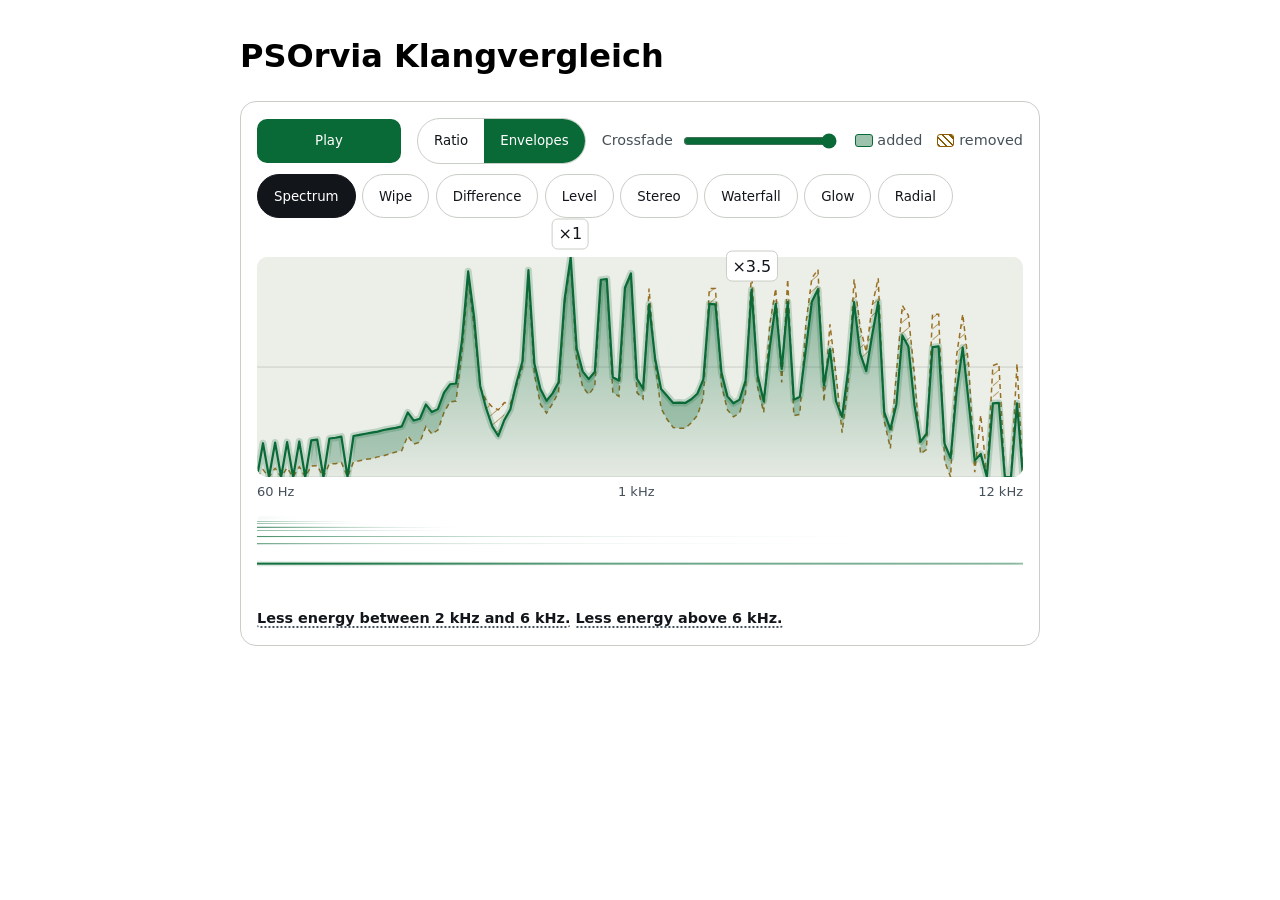
==== commit 248cfce5: "Waterfall, radial and hero views, crossfade slider, lens, band highlight, click-to-seek, frequency-c" ====
--- a/demo.html
+++ b/demo.html
@@ -8,5 +8,5 @@
 <script src="media/demo-data.js"></script>
 <script>
 var x = window.PSO_DEMO.bell;
-PsoKlangvergleich.create(document.getElementById('kv'), { views: ['spectrum', 'wipe', 'diff', 'level', 'stereo', 'glow'], before: { src: x.before, label: 'Ratio' }, after: { src: x.after, label: 'Envelopes' }, data: x.data });
+PsoKlangvergleich.create(document.getElementById('kv'), { views: ['spectrum', 'wipe', 'diff', 'level', 'stereo', 'waterfall', 'glow', 'radial'], before: { src: x.before, label: 'Ratio' }, after: { src: x.after, label: 'Envelopes' }, data: x.data });
 </script></body></html>
--- a/klangvergleich.css
+++ b/klangvergleich.css
@@ -1,2 +1,2 @@
 /*! PSOrvia Klangvergleich 1.0.0 | MIT | Petit Souris | PSOrvia · psorvia.io */
-.pk{--pk-bg: #ffffff;--pk-bg2: #eceee8;--pk-fg: #12161b;--pk-mut: #455059;--pk-line: #c9cec6;--pk-a: #0a6a37;--pk-on: #ffffff;--pk-b: #8a5a00;--pk-focus: #0a4fc4;box-sizing: border-box;border: 1px solid var(--pk-line);border-radius: 16px;padding: .9rem 1rem 1rem;background: var(--pk-bg);color: var(--pk-fg);font: 16px/1.5 system-ui,sans-serif}@media (prefers-color-scheme: dark){:root:not([data-theme="light"]) .pk{--pk-bg: #12171d;--pk-bg2: #1a2028;--pk-fg: #e9edf0;--pk-mut: #a9b3bb;--pk-line: #333c46;--pk-a: #7dffa8;--pk-on: #04140a;--pk-b: #ffc46b;--pk-focus: #8db4ff}}:root[data-theme="dark"] .pk{--pk-bg: #12171d;--pk-bg2: #1a2028;--pk-fg: #e9edf0;--pk-mut: #a9b3bb;--pk-line: #333c46;--pk-a: #7dffa8;--pk-on: #04140a;--pk-b: #ffc46b;--pk-focus: #8db4ff}.pk *,.pk *::before,.pk *::after{box-sizing: border-box}.pk__head{display: flex;flex-wrap: wrap;align-items: center;gap: .5rem 1rem;margin-bottom: .6rem}.pk__btn{min-width: 9rem;min-height: 2.75rem;padding: 0 1.2rem;border-radius: 10px;border: 2px solid var(--pk-a);background: var(--pk-a);color: var(--pk-on);font: 600 1rem inherit;font-family: inherit;cursor: pointer}.pk__chips{display: inline-flex;border: 1px solid var(--pk-line);border-radius: 999px;overflow: hidden}.pk__chip{min-height: 2.75rem;padding: 0 1rem;border: 0;background: transparent;color: var(--pk-fg);font: 600 .95rem inherit;font-family: inherit;cursor: pointer}.pk__chip[aria-pressed="true"]{background: var(--pk-a);color: var(--pk-on)}.pk button:focus-visible{outline: 3px solid var(--pk-focus);outline-offset: 2px}.pk__legend{margin-left: auto;display: inline-flex;align-items: center;gap: .3rem;color: var(--pk-mut);font-size: .9rem}.pk__sw{display: inline-block;width: 1.1rem;height: .8rem;border-radius: 3px;border: 1px solid var(--pk-a)}.pk__sw--gain{background: color-mix(in srgb,var(--pk-a) 40%,transparent)}.pk__sw--loss{margin-left: .6rem;border-color: var(--pk-b);background: repeating-linear-gradient(45deg,var(--pk-b) 0 2px,transparent 2px 5px)}.pk__sr{position: absolute;width: 1px;height: 1px;overflow: hidden;clip-path: inset(50%);white-space: nowrap;margin: 0}.pk__plot{position: relative;margin-top: 2.4rem}.pk__plot svg{display: block;width: 100%;height: 220px;border-radius: 10px;background: var(--pk-bg2)}.pk path,.pk line{vector-effect: non-scaling-stroke}.pk__grid line{stroke: var(--pk-line);stroke-width: 1}.pk__stop-a{stop-color: var(--pk-a);stop-opacity: .5}.pk__stop-a--end{stop-opacity: .03}.pk__stop-b{stop-color: var(--pk-b);stop-opacity: .38}.pk__stop-b--end{stop-opacity: .03}.pk__ghost{fill: none;stroke: var(--pk-b);stroke-width: 1.5;stroke-dasharray: 5 4;opacity: .85}.pk__glow{fill: none;stroke: var(--pk-a);stroke-width: 7;stroke-linejoin: round;opacity: .2}.pk__edge{fill: none;stroke: var(--pk-a);stroke-width: 2.2;stroke-linejoin: round}.pk[data-mode="before"] .pk__glow{stroke: var(--pk-b);opacity: .12}.pk[data-mode="before"] .pk__edge{stroke: var(--pk-b)}.pk[data-mode="before"] .pk__ghost{stroke: var(--pk-a)}.pk__gain{fill: var(--pk-a);fill-opacity: .24;stroke: none}.pk__loss{stroke: none}.pk__hatch{stroke: var(--pk-b);stroke-width: 1.4;opacity: .8}.pk__diff{transition: opacity .3s ease}.pk[data-mode="before"] .pk__diff{opacity: 0}.pk__live{fill: none;stroke: var(--pk-fg);stroke-width: 1.3;opacity: .75;stroke-linejoin: round}.pk__peak{position: absolute;transform: translate(-50%,-125%);font: 700 13px/1 inherit;font-family: inherit;padding: .15rem .35rem;border-radius: 6px;background: var(--pk-bg);border: 1px solid var(--pk-line);white-space: nowrap;pointer-events: none}.pk__axis{display: flex;justify-content: space-between;font-size: 13px;color: var(--pk-mut);padding-top: .3rem}.pk__gramwrap{margin-top: .8rem}.pk__gram{height: 84px;border-radius: 8px;background-color: var(--pk-a);-webkit-mask: var(--pk-gram) center / 100% 100% no-repeat;mask: var(--pk-gram) center / 100% 100% no-repeat;outline: 1px solid var(--pk-line)}.pk[data-mode="before"] .pk__gram{background-color: var(--pk-b)}.pk__cap{color: var(--pk-mut);font-size: .9rem;margin: .6rem 0 0}.pk__cap strong,.pk__heard{color: var(--pk-fg);font-weight: 700}@media (max-width: 40rem){.pk__plot svg{height: 170px}.pk__legend{margin-left: 0}}@media (prefers-reduced-motion: reduce){.pk__diff{transition: none}}.pk [hidden]{display: none !important}.pk__views{display: flex;flex-wrap: wrap;gap: .4rem;margin: 0 0 .7rem}.pk__vchip{min-height: 2.75rem;padding: 0 1rem;border-radius: 999px;border: 1px solid var(--pk-line);background: transparent;color: var(--pk-fg);font: 600 .95rem inherit;font-family: inherit;cursor: pointer}.pk__vchip:hover{border-color: var(--pk-a)}.pk__vchip[aria-pressed="true"]{background: var(--pk-fg);color: var(--pk-bg);border-color: var(--pk-fg)}.pk__cv{display: block;width: 100%;height: 280px;border-radius: 10px;background: var(--pk-bg2);touch-action: pan-y}.pk__v--wipe .pk__cv{cursor: ew-resize}.pk__range{display: block;width: 100%;min-height: 2.75rem;margin: .4rem 0 0;accent-color: var(--pk-a)}.pk__range:focus-visible{outline: 3px solid var(--pk-focus);outline-offset: 2px}@media (max-width: 40rem){.pk__cv{height: 230px}}
+.pk{--pk-bg: #ffffff;--pk-bg2: #eceee8;--pk-fg: #12161b;--pk-mut: #455059;--pk-line: #c9cec6;--pk-a: #0a6a37;--pk-on: #ffffff;--pk-b: #8a5a00;--pk-focus: #0a4fc4;box-sizing: border-box;border: 1px solid var(--pk-line);border-radius: 16px;padding: .9rem 1rem 1rem;background: var(--pk-bg);color: var(--pk-fg);font: 16px/1.5 system-ui,sans-serif}@media (prefers-color-scheme: dark){:root:not([data-theme="light"]) .pk{--pk-bg: #12171d;--pk-bg2: #1a2028;--pk-fg: #e9edf0;--pk-mut: #a9b3bb;--pk-line: #333c46;--pk-a: #7dffa8;--pk-on: #04140a;--pk-b: #ffc46b;--pk-focus: #8db4ff}}:root[data-theme="dark"] .pk{--pk-bg: #12171d;--pk-bg2: #1a2028;--pk-fg: #e9edf0;--pk-mut: #a9b3bb;--pk-line: #333c46;--pk-a: #7dffa8;--pk-on: #04140a;--pk-b: #ffc46b;--pk-focus: #8db4ff}.pk *,.pk *::before,.pk *::after{box-sizing: border-box}.pk__head{display: flex;flex-wrap: wrap;align-items: center;gap: .5rem 1rem;margin-bottom: .6rem}.pk__btn{min-width: 9rem;min-height: 2.75rem;padding: 0 1.2rem;border-radius: 10px;border: 2px solid var(--pk-a);background: var(--pk-a);color: var(--pk-on);font: 600 1rem inherit;font-family: inherit;cursor: pointer}.pk__chips{display: inline-flex;border: 1px solid var(--pk-line);border-radius: 999px;overflow: hidden}.pk__chip{min-height: 2.75rem;padding: 0 1rem;border: 0;background: transparent;color: var(--pk-fg);font: 600 .95rem inherit;font-family: inherit;cursor: pointer}.pk__chip[aria-pressed="true"]{background: var(--pk-a);color: var(--pk-on)}.pk button:focus-visible{outline: 3px solid var(--pk-focus);outline-offset: 2px}.pk__legend{margin-left: auto;display: inline-flex;align-items: center;gap: .3rem;color: var(--pk-mut);font-size: .9rem}.pk__sw{display: inline-block;width: 1.1rem;height: .8rem;border-radius: 3px;border: 1px solid var(--pk-a)}.pk__sw--gain{background: color-mix(in srgb,var(--pk-a) 40%,transparent)}.pk__sw--loss{margin-left: .6rem;border-color: var(--pk-b);background: repeating-linear-gradient(45deg,var(--pk-b) 0 2px,transparent 2px 5px)}.pk__sr{position: absolute;width: 1px;height: 1px;overflow: hidden;clip-path: inset(50%);white-space: nowrap;margin: 0}.pk__plot{position: relative;margin-top: 2.4rem}.pk__plot svg{display: block;width: 100%;height: 220px;border-radius: 10px;background: var(--pk-bg2)}.pk path,.pk line{vector-effect: non-scaling-stroke}.pk__grid line{stroke: var(--pk-line);stroke-width: 1}.pk__stop-a{stop-color: var(--pk-a);stop-opacity: .5}.pk__stop-a--end{stop-opacity: .03}.pk__stop-b{stop-color: var(--pk-b);stop-opacity: .38}.pk__stop-b--end{stop-opacity: .03}.pk__ghost{fill: none;stroke: var(--pk-b);stroke-width: 1.5;stroke-dasharray: 5 4;opacity: .85}.pk__glow{fill: none;stroke: var(--pk-a);stroke-width: 7;stroke-linejoin: round;opacity: .2}.pk__edge{fill: none;stroke: var(--pk-a);stroke-width: 2.2;stroke-linejoin: round}.pk[data-mode="before"] .pk__glow{stroke: var(--pk-b);opacity: .12}.pk[data-mode="before"] .pk__edge{stroke: var(--pk-b)}.pk[data-mode="before"] .pk__ghost{stroke: var(--pk-a)}.pk__gain{fill: var(--pk-a);fill-opacity: .24;stroke: none}.pk__loss{stroke: none}.pk__hatch{stroke: var(--pk-b);stroke-width: 1.4;opacity: .8}.pk__diff{transition: opacity .3s ease}.pk[data-mode="before"] .pk__diff{opacity: 0}.pk__live{fill: none;stroke: var(--pk-fg);stroke-width: 1.3;opacity: .75;stroke-linejoin: round}.pk__peak{position: absolute;transform: translate(-50%,-125%);font: 700 13px/1 inherit;font-family: inherit;padding: .15rem .35rem;border-radius: 6px;background: var(--pk-bg);border: 1px solid var(--pk-line);white-space: nowrap;pointer-events: none}.pk__axis{display: flex;justify-content: space-between;font-size: 13px;color: var(--pk-mut);padding-top: .3rem}.pk__gramwrap{margin-top: .8rem}.pk__gram{height: 84px;border-radius: 8px;background-color: var(--pk-a);-webkit-mask: var(--pk-gram) center / 100% 100% no-repeat;mask: var(--pk-gram) center / 100% 100% no-repeat;outline: 1px solid var(--pk-line)}.pk[data-mode="before"] .pk__gram{background-color: var(--pk-b)}.pk__cap{color: var(--pk-mut);font-size: .9rem;margin: .6rem 0 0}.pk__cap strong,.pk__heard{color: var(--pk-fg);font-weight: 700}@media (max-width: 40rem){.pk__plot svg{height: 170px}.pk__legend{margin-left: 0}}@media (prefers-reduced-motion: reduce){.pk__diff{transition: none}}.pk [hidden]{display: none !important}.pk__views{display: flex;flex-wrap: wrap;gap: .4rem;margin: 0 0 .7rem}.pk__vchip{min-height: 2.75rem;padding: 0 1rem;border-radius: 999px;border: 1px solid var(--pk-line);background: transparent;color: var(--pk-fg);font: 600 .95rem inherit;font-family: inherit;cursor: pointer}.pk__vchip:hover{border-color: var(--pk-a)}.pk__vchip[aria-pressed="true"]{background: var(--pk-fg);color: var(--pk-bg);border-color: var(--pk-fg)}.pk__cv{display: block;width: 100%;height: 280px;border-radius: 10px;background: var(--pk-bg2);touch-action: pan-y}.pk__v--wipe .pk__cv{cursor: ew-resize}.pk__range{display: block;width: 100%;min-height: 2.75rem;margin: .4rem 0 0;accent-color: var(--pk-a)}.pk__range:focus-visible{outline: 3px solid var(--pk-focus);outline-offset: 2px}@media (max-width: 40rem){.pk__cv{height: 230px}.pk__v--radial .pk__cv{height: 280px}}.pk__mixl{display: inline-flex;align-items: center;gap: .5rem;color: var(--pk-mut);font-size: .9rem;flex: 1 1 11rem;max-width: 18rem}.pk__xf{flex: 1;min-width: 5rem;min-height: 2.75rem;accent-color: var(--pk-a)}.pk__xf:focus-visible{outline: 3px solid var(--pk-focus);outline-offset: 2px}.pk__hl{fill: var(--pk-fg);opacity: .14}.pk__band{border-bottom: 2px dotted var(--pk-mut);cursor: help;border-radius: 3px}.pk__band:hover,.pk__band:focus-visible{background: color-mix(in srgb,var(--pk-a) 22%,transparent);outline: 2px solid var(--pk-focus);outline-offset: 1px}.pk__read{min-height: 1.5rem;margin: .45rem 0 0;font-size: .9rem;color: var(--pk-fg);font-variant-numeric: tabular-nums}.pk__cv:focus-visible{outline: 3px solid var(--pk-focus);outline-offset: 2px}.pk__seek{cursor: crosshair}.pk__v--radial .pk__cv{height: 340px}.pk__in{animation: pk-in .35s ease both}@keyframes pk-in{from{opacity: 0;transform: translateY(6px)}to{opacity: 1;transform: none}}.pk--hero{border: 0;background: transparent;padding: 0}.pk--hero .pk__head,.pk--hero .pk__cap,.pk--hero .pk__read,.pk--hero .pk__views{display: none}.pk--hero .pk__cv{height: min(86vw,560px);background: transparent;cursor: pointer}@media (prefers-reduced-motion: reduce){.pk__in{animation: none}}
